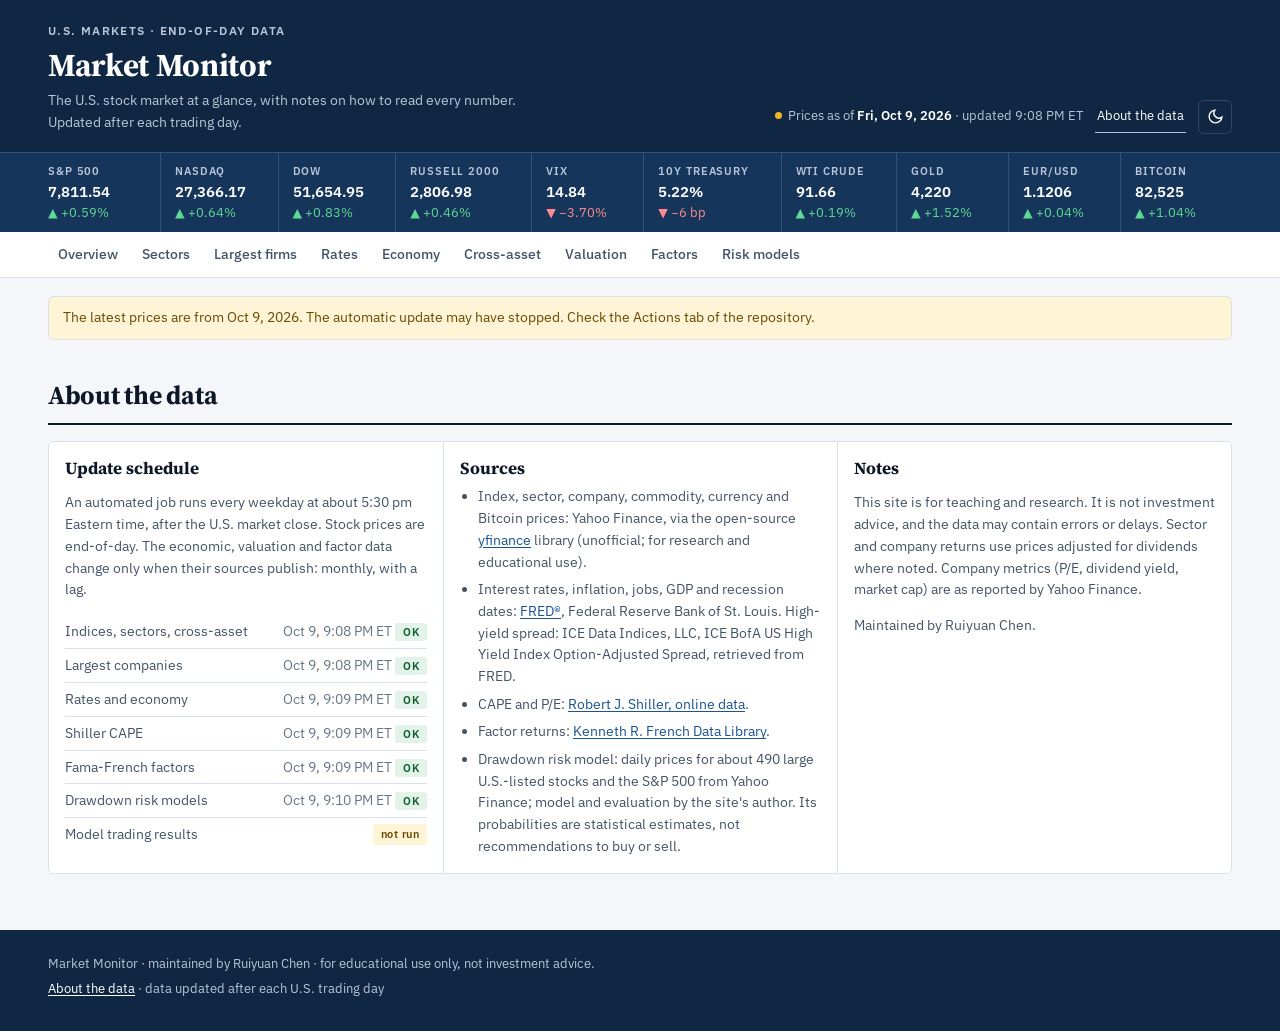
==== about.html @ 8d9f2691 "Add the About the data page" ====
<!doctype html>
<html lang="en">
<head>
<meta charset="utf-8">
<meta name="viewport" content="width=device-width, initial-scale=1, viewport-fit=cover">
<title>About the data · Market Monitor</title>
<meta name="description" content="Where the data comes from, when it updates and the status of the last update.">
<link rel="icon" href="data:image/svg+xml,%3Csvg xmlns='http://www.w3.org/2000/svg' viewBox='0 0 32 32'%3E%3Crect width='32' height='32' rx='6' fill='%230f2742'/%3E%3Cpath d='M6 22l6-7 5 4 9-11' fill='none' stroke='white' stroke-width='3' stroke-linecap='round' stroke-linejoin='round'/%3E%3C/svg%3E">
<link rel="preconnect" href="https://fonts.googleapis.com">
<link rel="preconnect" href="https://fonts.gstatic.com" crossorigin>
<link rel="stylesheet" href="https://fonts.googleapis.com/css2?family=IBM+Plex+Sans:wght@400;500;600&family=Source+Serif+4:opsz,wght@8..60,600;8..60,700&display=swap">
<link rel="stylesheet" href="assets/css/style.css">
<script>try{var t=localStorage.getItem("mm-theme");if(t)document.documentElement.setAttribute("data-theme",t);}catch(e){}</script>
</head>
<body data-page="about">
<script src="assets/js/shell.js"></script>

<main class="wrap" id="main">
  <section id="about" class="section" aria-labelledby="h-about">
    <div class="section-head"><div><h2 id="h-about">About the data</h2></div></div>
    <article class="panel">
      <div class="about-grid">
        <div>
          <h3>Update schedule</h3>
          <p>An automated job runs every weekday at about 5:30 pm Eastern time, after the U.S. market close. Stock prices are end-of-day. The economic, valuation and factor data change only when their sources publish: monthly, with a lag.</p>
          <ul class="status-list" id="status-list"></ul>
        </div>
        <div>
          <h3>Sources</h3>
          <ul>
            <li>Index, sector, company, commodity, currency and Bitcoin prices: Yahoo Finance, via the open-source <a href="https://github.com/ranaroussi/yfinance">yfinance</a> library (unofficial; for research and educational use).</li>
            <li>Interest rates, inflation, jobs, GDP and recession dates: <a href="https://fred.stlouisfed.org/">FRED®</a>, Federal Reserve Bank of St. Louis. High-yield spread: ICE Data Indices, LLC, ICE BofA US High Yield Index Option-Adjusted Spread, retrieved from FRED.</li>
            <li>CAPE and P/E: <a href="https://shillerdata.com/">Robert J. Shiller, online data</a>.</li>
            <li>Factor returns: <a href="https://mba.tuck.dartmouth.edu/pages/faculty/ken.french/data_library.html">Kenneth R. French Data Library</a>.</li>
            <li>Drawdown risk model: daily prices for about 490 large U.S.-listed stocks and the S&amp;P 500 from Yahoo Finance; model and evaluation by the site's author. Its probabilities are statistical estimates, not recommendations to buy or sell.</li>
          </ul>
        </div>
        <div>
          <h3>Notes</h3>
          <p>This site is for teaching and research. It is not investment advice, and the data may contain errors or delays. Sector and company returns use prices adjusted for dividends where noted. Company metrics (P/E, dividend yield, market cap) are as reported by Yahoo Finance.</p>
          <p id="maintainer"></p>
        </div>
      </div>
    </article>
  </section>
</main>

<script src="assets/vendor/chart.umd.min.js"></script>
<script src="assets/js/config.js"></script>
<script src="assets/js/app.js"></script>
</body>
</html>
---- assets/css/style.css ----
/* Market Monitor: "research desk" styles
   Layout: navy masthead with a key-numbers strip, sticky section nav, then sections built from
   hairline-bordered panels on a 12-column grid. Serif for headings, sans for data.
   Gains are green and losses red; every change also carries a sign and an arrow, so color is never the only cue. */

:root {
  color-scheme: light;
  --navy: #0f2742;
  --navy-2: #16355a;
  --navy-ink: #ffffff;
  --navy-ink-2: #b9c6d8;
  --navy-rule: rgba(255, 255, 255, 0.14);

  --page: #f4f6f9;
  --surface: #ffffff;
  --surface-2: #f4f6f9;
  --surface-3: #e9edf2;
  --ink: #0d1726;
  --ink-2: #455366;
  --muted: #687586;
  --axis-ink: #7d8796;
  --rule: #dbe1e8;
  --rule-strong: #c4ccd6;
  --grid: #e8ecf1;
  --axis: #c4ccd6;
  --border: #dbe1e8;
  --border-strong: #c4ccd6;
  --accent: #1f5fae;
  --accent-ink: #1a538f;
  --pressed-bg: #0f2742;
  --pressed-ink: #ffffff;

  /* chart series (validated categorical order) */
  --s1: #2a78d6; --s2: #eb6834; --s3: #1baf7a; --s4: #eda100; --s5: #e87ba4; --s6: #008300;

  --gain: #0d7a3e;
  --loss: #c0262d;
  --gain-pole: #1f8f50;
  --loss-pole: #cc3a3f;
  --mid: #eef1f4;
  --recession: rgba(13, 23, 38, 0.07);
  --warn-bg: #fff4d6;
  --warn-ink: #6b4a00;
  --ok-bg: #e3f3e9;
  --ok-ink: #0d5c30;
  --event: rgba(204, 58, 63, 0.13);
  --st-low: #0d7a3e; --st-normal: #687586; --st-elevated: #b26a00; --st-high: #c0262d;

  --font-sans: "IBM Plex Sans", system-ui, -apple-system, "Segoe UI", Roboto, Arial, sans-serif;
  --font-serif: "Source Serif 4", Georgia, "Times New Roman", serif;
  --font: var(--font-sans);
  --radius: 6px;
}

@media (prefers-color-scheme: dark) {
  :root:not([data-theme="light"]) {
    color-scheme: dark;
    --navy: #0a1a2d; --navy-2: #0f2440; --navy-ink: #ffffff; --navy-ink-2: #a9b8cc; --navy-rule: rgba(255, 255, 255, 0.12);
    --page: #0b1118; --surface: #111a24; --surface-2: #16212d; --surface-3: #1c2936;
    --ink: #eef2f7; --ink-2: #b4c0cf; --muted: #8d99a8; --axis-ink: #8592a3;
    --rule: #223041; --rule-strong: #2e3e52; --grid: #1d2938; --axis: #34465c; --border: #223041; --border-strong: #2e3e52;
    --accent: #5b9be6; --accent-ink: #8dbcf2; --pressed-bg: #c9d8ea; --pressed-ink: #0b1118;
    --s1: #3987e5; --s2: #d95926; --s3: #199e70; --s4: #c98500; --s5: #d55181; --s6: #008300;
    --gain: #45c27c; --loss: #f2777b; --gain-pole: #2e9e5c; --loss-pole: #d9545a; --mid: #1f2a36;
    --recession: rgba(255, 255, 255, 0.06); --warn-bg: #3a2f12; --warn-ink: #f5d68a; --ok-bg: #12321f; --ok-ink: #8fe0b0;
    --event: rgba(242, 119, 123, 0.18); --st-low: #45c27c; --st-normal: #8d99a8; --st-elevated: #f0b429; --st-high: #f2777b;
  }
}
:root[data-theme="dark"] {
  color-scheme: dark;
  --navy: #0a1a2d; --navy-2: #0f2440; --navy-ink: #ffffff; --navy-ink-2: #a9b8cc; --navy-rule: rgba(255, 255, 255, 0.12);
  --page: #0b1118; --surface: #111a24; --surface-2: #16212d; --surface-3: #1c2936;
  --ink: #eef2f7; --ink-2: #b4c0cf; --muted: #8d99a8; --axis-ink: #8592a3;
  --rule: #223041; --rule-strong: #2e3e52; --grid: #1d2938; --axis: #34465c; --border: #223041; --border-strong: #2e3e52;
  --accent: #5b9be6; --accent-ink: #8dbcf2; --pressed-bg: #c9d8ea; --pressed-ink: #0b1118;
  --s1: #3987e5; --s2: #d95926; --s3: #199e70; --s4: #c98500; --s5: #d55181; --s6: #008300;
  --gain: #45c27c; --loss: #f2777b; --gain-pole: #2e9e5c; --loss-pole: #d9545a; --mid: #1f2a36;
  --recession: rgba(255, 255, 255, 0.06); --warn-bg: #3a2f12; --warn-ink: #f5d68a; --ok-bg: #12321f; --ok-ink: #8fe0b0;
    --event: rgba(242, 119, 123, 0.18); --st-low: #45c27c; --st-normal: #8d99a8; --st-elevated: #f0b429; --st-high: #f2777b;
}

* { box-sizing: border-box; }
html { scroll-behavior: smooth; scroll-padding-top: 56px; -webkit-text-size-adjust: 100%; }
@media (prefers-reduced-motion: reduce) { html { scroll-behavior: auto; } }
body { margin: 0; background: var(--page); color: var(--ink); font: 14.5px/1.55 var(--font-sans); }
a { color: var(--accent-ink); text-underline-offset: 2px; }
h1, h2, h3, h4 { line-height: 1.2; margin: 0; text-wrap: balance; }
.wrap { max-width: 1240px; margin: 0 auto; padding-inline: 16px; }
@media (min-width: 900px) { .wrap { padding-inline: 28px; } }
.num, td.n, th.n, .tnum { font-variant-numeric: tabular-nums; }
:focus-visible { outline: 2px solid var(--accent); outline-offset: 2px; }

/* ---------- masthead ---------- */
.masthead { background: var(--navy); color: var(--navy-ink); }
.mast-top { display: flex; justify-content: space-between; align-items: flex-end; gap: 14px 24px; flex-wrap: wrap; padding-block: 22px 18px; }
.eyebrow { font-size: 11.5px; font-weight: 600; letter-spacing: .12em; text-transform: uppercase; color: var(--navy-ink-2); margin-bottom: 6px; }
.masthead h1 { font-family: var(--font-serif); font-weight: 700; font-size: 32px; letter-spacing: -0.01em; }
.masthead h1 a { color: inherit; text-decoration: none; }
.mast-link { color: var(--navy-ink-2); font-size: 13px; white-space: nowrap; text-decoration: none; padding: 6px 2px; border-bottom: 1px solid transparent; }
.mast-link:hover, .mast-link.active { color: var(--navy-ink); border-bottom-color: var(--navy-ink-2); }
.skip-link { position: absolute; left: 12px; top: -48px; z-index: 50; background: var(--surface); color: var(--ink); padding: 8px 12px; border-radius: 4px; }
.skip-link:focus { top: 12px; }
.tagline { margin: 6px 0 0; color: var(--navy-ink-2); font-size: 14px; max-width: 62ch; }
.mast-meta { display: flex; align-items: center; gap: 12px; }
.asof { font-size: 13px; color: var(--navy-ink-2); text-align: right; line-height: 1.4; }
.asof strong { color: var(--navy-ink); font-weight: 600; }
.asof .dot { display: inline-block; width: 7px; height: 7px; border-radius: 50%; background: #3ccf7f; margin-right: 6px; vertical-align: 1px; }
.asof .dot.stale { background: #f0b429; }
.icon-btn {
  border: 1px solid var(--navy-rule); background: transparent; color: var(--navy-ink);
  border-radius: 6px; width: 34px; height: 34px; display: grid; place-items: center; cursor: pointer; flex: none;
}
.icon-btn:hover { background: var(--navy-2); }
.icon-btn svg { width: 17px; height: 17px; }

.strip-wrap { background: var(--navy-2); border-top: 1px solid var(--navy-rule); }
.strip { list-style: none; margin: 0; padding: 0; display: flex; overflow-x: auto; scrollbar-width: none; }
.strip::-webkit-scrollbar { display: none; }
.strip li { flex: 1 0 auto; min-width: 112px; padding: 10px 14px; border-left: 1px solid var(--navy-rule); }
.strip li:first-child { border-left: 0; padding-left: 0; }
.strip .k { display: block; font-size: 11px; font-weight: 600; letter-spacing: .08em; text-transform: uppercase; color: var(--navy-ink-2); white-space: nowrap; }
.strip .v { display: block; font-size: 15px; font-weight: 600; color: var(--navy-ink); white-space: nowrap; font-variant-numeric: tabular-nums; }
.strip .c { display: block; font-size: 12.5px; white-space: nowrap; font-variant-numeric: tabular-nums; }
.strip .c.up { color: #5fd895; }
.strip .c.down { color: #ff8a8f; }
.strip .c.flat { color: var(--navy-ink-2); }

.secnav { position: sticky; top: env(safe-area-inset-top, 0px); z-index: 20; background: var(--surface); border-bottom: 1px solid var(--rule); }
.secnav .wrap { display: flex; gap: 4px; overflow-x: auto; scrollbar-width: none; }
.secnav .wrap::-webkit-scrollbar { display: none; }
.secnav a {
  flex: none; padding: 12px 10px 10px; font-size: 13.5px; font-weight: 500; color: var(--ink-2); text-decoration: none;
  border-bottom: 2px solid transparent; white-space: nowrap;
}
.secnav a:hover { color: var(--ink); }
.secnav a.active { color: var(--ink); border-bottom-color: var(--accent); }

/* ---------- sections ---------- */
main { padding-bottom: 56px; }
.notice { margin: 18px 0 0; padding: 10px 14px; border-radius: var(--radius); background: var(--warn-bg); color: var(--warn-ink); font-size: 14px; border: 1px solid var(--rule); }
.section { padding-top: 40px; }
.section > * + * { margin-top: 16px; }
.section-head { display: flex; justify-content: space-between; align-items: flex-end; gap: 12px 24px; flex-wrap: wrap; padding-bottom: 12px; border-bottom: 2px solid var(--ink); }
.section-head h2 { font-family: var(--font-serif); font-weight: 700; font-size: 26px; letter-spacing: -0.01em; }
.lede { margin: 6px 0 0; color: var(--ink-2); max-width: 72ch; font-size: 14.5px; }
.empty { padding: 28px 16px; text-align: center; color: var(--ink-2); }

.grid { display: grid; gap: 16px; grid-template-columns: minmax(0, 1fr); }
@media (min-width: 960px) {
  .g-8-4 { grid-template-columns: minmax(0, 2fr) minmax(0, 1fr); }
  .g-5-7 { grid-template-columns: minmax(0, 5fr) minmax(0, 7fr); }
  .g-4-8 { grid-template-columns: minmax(0, 1fr) minmax(0, 2fr); }
  .g-6-6 { grid-template-columns: minmax(0, 1fr) minmax(0, 1fr); }
}

.panel { background: var(--surface); border: 1px solid var(--rule); border-radius: var(--radius); min-width: 0; display: flex; flex-direction: column; }
.panel-head { display: flex; justify-content: space-between; align-items: flex-start; gap: 8px 16px; flex-wrap: wrap; padding: 14px 16px 12px; border-bottom: 1px solid var(--rule); }
.panel-title { font-family: var(--font-sans); font-size: 12px; font-weight: 600; letter-spacing: .09em; text-transform: uppercase; color: var(--ink); }
.panel-sub { margin: 3px 0 0; color: var(--muted); font-size: 13px; }
.panel-body { padding: 12px 16px 14px; flex: 1; display: flex; flex-direction: column; }
.panel-foot { padding: 10px 16px; border-top: 1px solid var(--rule); font-size: 12.5px; color: var(--muted); display: flex; gap: 8px 16px; flex-wrap: wrap; align-items: center; }
.panel > .table-wrap { border: 0; border-radius: 0 0 var(--radius) var(--radius); }

/* key figures row */
.keyfigs { display: grid; grid-template-columns: repeat(auto-fit, minmax(170px, 1fr)); border-bottom: 1px solid var(--rule); }
.keyfigs > div { padding: 12px 16px; border-left: 1px solid var(--rule); }
.keyfigs > div:first-child { border-left: 0; }
.keyfigs .k { font-size: 11.5px; font-weight: 600; letter-spacing: .08em; text-transform: uppercase; color: var(--muted); }
.keyfigs .v { font-size: 20px; font-weight: 600; margin-top: 2px; }
.keyfigs .n { font-size: 12.5px; color: var(--muted); }

/* stat list (label / value / note rows) */
.statlist { margin: 0; padding: 0 16px; }
.statlist > div { display: grid; grid-template-columns: 1fr auto; gap: 0 12px; padding: 11px 0; border-bottom: 1px solid var(--rule); }
.statlist > div:last-child { border-bottom: 0; }
.statlist dt { font-size: 13.5px; color: var(--ink-2); }
.statlist dd { margin: 0; font-size: 17px; font-weight: 600; text-align: right; font-variant-numeric: tabular-nums; }
.statlist dd.note { grid-column: 1 / -1; font-size: 12.5px; font-weight: 400; text-align: left; color: var(--muted); margin-top: 1px; }

/* ---------- controls ---------- */
.controls { display: flex; flex-wrap: wrap; align-items: center; gap: 8px 14px; }
.range { display: inline-flex; border: 1px solid var(--rule-strong); border-radius: 5px; overflow: hidden; background: var(--surface); }
.range button {
  border: 0; background: transparent; color: var(--ink-2); font: inherit; font-size: 12.5px; font-weight: 500;
  padding: 5px 10px; cursor: pointer; min-width: 38px; min-height: 30px;
}
.range button + button { border-left: 1px solid var(--rule); }
.range button:hover { background: var(--surface-2); color: var(--ink); }
.range button[aria-pressed="true"] { background: var(--pressed-bg); color: var(--pressed-ink); }
.toggle { display: inline-flex; align-items: center; gap: 6px; font-size: 13px; color: var(--ink-2); cursor: pointer; }
.toggle input { accent-color: var(--accent); width: 15px; height: 15px; }
.range-label { font-size: 12px; font-weight: 600; letter-spacing: .08em; text-transform: uppercase; color: var(--muted); }

/* ---------- charts ---------- */
.chart-box { position: relative; height: 300px; }
.chart-box.tall { height: 360px; }
.chart-box.short { height: 250px; }
.legend { display: flex; flex-wrap: wrap; gap: 2px 16px; margin: 0 0 8px; padding: 0; list-style: none; }
.legend button {
  display: inline-flex; align-items: center; gap: 7px; border: 0; background: none; padding: 3px 0;
  font: inherit; font-size: 13px; color: var(--ink); cursor: pointer;
}
.legend button[aria-pressed="false"] { color: var(--muted); text-decoration: line-through; }
.legend button[aria-pressed="false"] .key { opacity: 0.3; }
.key { display: inline-block; width: 16px; height: 0; border-top: 2.5px solid currentColor; border-radius: 2px; }
.key.shade { width: 12px; height: 12px; border: 0; border-radius: 2px; background: var(--recession); outline: 1px solid var(--rule); }
.legend .static { display: inline-flex; align-items: center; gap: 7px; font-size: 13px; color: var(--ink-2); }

details.datatable { margin-top: 10px; border-top: 1px solid var(--rule); padding-top: 8px; }
details.datatable summary { cursor: pointer; font-size: 12.5px; color: var(--muted); }
details.datatable summary:hover { color: var(--ink); }
details.datatable .dt-tools { display: flex; justify-content: space-between; align-items: center; margin: 8px 0; font-size: 12px; color: var(--muted); gap: 8px; flex-wrap: wrap; }
.btn {
  border: 1px solid var(--rule-strong); background: var(--surface); color: var(--ink); border-radius: 5px;
  font: inherit; font-size: 12.5px; padding: 5px 10px; cursor: pointer;
}
.btn:hover { background: var(--surface-2); }
.dt-scroll { max-height: 280px; overflow: auto; border: 1px solid var(--rule); border-radius: 4px; }

/* ---------- tables ---------- */
.table-wrap { overflow-x: auto; -webkit-overflow-scrolling: touch; background: var(--surface); }
table { width: 100%; border-collapse: collapse; font-size: 13.5px; }
th, td { padding: 9px 12px; text-align: left; white-space: nowrap; border-bottom: 1px solid var(--rule); }
th {
  font-weight: 600; font-size: 11.5px; letter-spacing: .06em; text-transform: uppercase; color: var(--muted);
  background: var(--surface-2); position: sticky; top: 0; z-index: 1;
}
td.n, th.n { text-align: right; }
tbody tr:last-child td { border-bottom: 0; }
tbody tr:hover td { background: var(--surface-2); }
th.sortable { cursor: pointer; user-select: none; }
th.sortable:hover { color: var(--ink); }
th.sortable::after { content: ""; display: inline-block; width: 10px; margin-left: 3px; }
th[aria-sort="ascending"]::after { content: "\25B2"; font-size: 8px; vertical-align: 1px; }
th[aria-sort="descending"]::after { content: "\25BC"; font-size: 8px; vertical-align: 1px; }
th button.th-btn { all: unset; cursor: pointer; }
th button.th-btn:focus-visible { outline: 2px solid var(--accent); outline-offset: 2px; border-radius: 3px; }
td .co { font-weight: 600; color: var(--ink); }
td .tk { color: var(--muted); font-size: 12px; margin-left: 7px; }
td .sub { display: block; color: var(--muted); font-size: 12px; }
td.strong { font-weight: 600; }
td.muted, .muted { color: var(--muted); }
tr.bench td { border-top: 1px solid var(--rule-strong); }
tr.bench td:first-child .co { font-style: italic; }
td.spark { width: 120px; padding-block: 4px; }
td.spark svg { width: 110px; height: 28px; display: block; }
.up { color: var(--gain); }
.down { color: var(--loss); }
.flat { color: var(--ink-2); }

/* sector heatmap */
.heat td.cell { text-align: right; font-weight: 500; font-variant-numeric: tabular-nums; border-bottom: 2px solid var(--surface); border-left: 2px solid var(--surface); }
.heat tbody tr:hover td.cell { filter: brightness(0.97); }
.heat-legend { display: flex; align-items: center; gap: 8px; flex-wrap: wrap; }
.heat-legend .bar { width: 150px; height: 9px; border-radius: 2px; }

/* 52-week range bar */
.rngcell { display: inline-flex; align-items: center; gap: 6px; font-size: 12px; color: var(--muted); font-variant-numeric: tabular-nums; }
.rng { display: inline-block; position: relative; width: 64px; height: 4px; border-radius: 2px; background: var(--surface-3); }
.rng i { position: absolute; top: -4px; width: 3px; height: 12px; margin-left: -1.5px; border-radius: 1px; background: var(--ink); }

#firm-table th, #firm-table td { padding-inline: 8px; }
#firm-table td:nth-child(3) { white-space: normal; min-width: 110px; max-width: 160px; line-height: 1.3; }

/* ---------- teaching notes ---------- */
details.learn { background: var(--surface); border: 1px solid var(--rule); border-left: 3px solid var(--navy); border-radius: var(--radius); }
details.learn > summary {
  cursor: pointer; padding: 12px 16px; font-weight: 600; font-size: 14px; list-style: none; display: flex; align-items: center; gap: 10px;
}
details.learn > summary::-webkit-details-marker { display: none; }
details.learn > summary::after { content: "+"; margin-left: auto; font-size: 18px; line-height: 1; color: var(--muted); font-weight: 400; }
details.learn[open] > summary::after { content: "\2212"; }
details.learn > summary .tag { font-size: 11px; font-weight: 600; letter-spacing: .1em; text-transform: uppercase; color: var(--accent-ink); }
.learn-body { padding: 0 16px 16px; display: grid; grid-template-columns: repeat(auto-fit, minmax(260px, 1fr)); gap: 4px 32px; }
.learn-body h4 { font-family: var(--font-serif); font-size: 16px; font-weight: 700; margin: 12px 0 3px; }
.learn-body p { margin: 0 0 6px; color: var(--ink-2); font-size: 14px; max-width: 65ch; }
.learn-body .refs { grid-column: 1 / -1; font-size: 12.5px; color: var(--muted); border-top: 1px solid var(--rule); padding-top: 10px; margin-top: 6px; max-width: none; }

/* ---------- about ---------- */
.about-grid { display: grid; grid-template-columns: repeat(auto-fit, minmax(280px, 1fr)); gap: 0; }
.about-grid > div { padding: 16px; border-left: 1px solid var(--rule); }
.about-grid > div:first-child { border-left: 0; }
.about-grid h3 { font-family: var(--font-serif); font-size: 17px; margin-bottom: 8px; }
.about-grid p, .about-grid li { font-size: 14px; color: var(--ink-2); }
.about-grid ul { padding-left: 18px; margin: 0; }
.about-grid li + li { margin-top: 6px; }
.about-grid .status-list { list-style: none; padding: 0; margin: 10px 0 0; }
.status-list li { display: flex; justify-content: space-between; align-items: center; gap: 10px; padding: 6px 0; border-bottom: 1px solid var(--rule); font-size: 13.5px; margin: 0 !important; }
.status-list li:last-child { border-bottom: 0; }
.badge { font-size: 11px; font-weight: 600; letter-spacing: .04em; padding: 2px 8px; border-radius: 3px; white-space: nowrap; }
.badge.ok { background: var(--ok-bg); color: var(--ok-ink); }
.badge.err { background: var(--warn-bg); color: var(--warn-ink); }

footer.site-foot { background: var(--navy); color: var(--navy-ink-2); padding-block: 20px 28px; font-size: 13px; }
footer.site-foot p { margin: 4px 0; }
footer.site-foot a { color: var(--navy-ink); }
footer.site-foot .foot-links { color: var(--navy-ink-2); }


/* ---------- risk model ---------- */
.stack { display: flex; flex-direction: column; gap: 16px; min-width: 0; }
.signals { display: grid; grid-template-columns: repeat(auto-fit, minmax(240px, 1fr)); flex: 1; }
.signal { padding: 16px; border-left: 1px solid var(--rule); display: flex; flex-direction: column; gap: 6px; }
.signal:first-child { border-left: 0; }
.signal[aria-current="true"] { background: var(--surface-2); }
.signal .k { font-size: 11.5px; font-weight: 600; letter-spacing: .08em; text-transform: uppercase; color: var(--muted); }
.signal .v { font-family: var(--font-serif); font-size: 44px; font-weight: 700; line-height: 1; letter-spacing: -0.02em; }
.signal .n { font-size: 13px; color: var(--ink-2); }
.chip { display: inline-flex; align-items: center; gap: 6px; align-self: flex-start; font-size: 12px; font-weight: 600; letter-spacing: .04em; text-transform: uppercase; padding: 3px 9px 3px 7px; border-radius: 3px; border: 1px solid currentColor; }
.chip svg { width: 12px; height: 12px; }
.chip.low { color: var(--st-low); } .chip.normal { color: var(--st-normal); } .chip.elevated { color: var(--st-elevated); } .chip.high { color: var(--st-high); }
.meter { position: relative; height: 8px; border-radius: 4px; background: var(--surface-3); margin-top: 4px; }
.meter .fill { position: absolute; left: 0; top: 0; bottom: 0; border-radius: 4px; background: var(--ink-2); }
.meter .tick { position: absolute; top: -4px; width: 2px; height: 16px; margin-left: -1px; background: var(--ink); }
.meter-scale { display: flex; justify-content: space-between; font-size: 11.5px; color: var(--muted); font-variant-numeric: tabular-nums; }
.commentary h4 { font-family: var(--font-serif); font-size: 18px; margin: 0 0 8px; }
.commentary p { margin: 0 0 10px; color: var(--ink-2); font-size: 14px; }
.commentary ul { margin: 0; padding-left: 18px; color: var(--ink-2); font-size: 14px; }
.commentary li + li { margin-top: 8px; }
.commentary strong { color: var(--ink); }
.drivers { display: grid; gap: 10px; }
.drv { display: grid; grid-template-columns: minmax(120px, 1.1fr) minmax(120px, 1.4fr) 64px; align-items: center; gap: 10px; font-size: 13.5px; }
.drv .lab { color: var(--ink); }
.drv .lab small { display: block; color: var(--muted); font-size: 12px; }
.drv .bar { position: relative; height: 14px; }
.drv .bar::before { content: ""; position: absolute; left: 50%; top: -3px; bottom: -3px; width: 1px; background: var(--rule-strong); }
.drv .bar i { position: absolute; top: 2px; height: 10px; border-radius: 2px; }
.drv .bar i.up { background: var(--loss-pole); }
.drv .bar i.down { background: var(--gain-pole); }
.drv .val { text-align: right; font-variant-numeric: tabular-nums; color: var(--ink-2); }
.drivers-key { display: flex; justify-content: space-between; font-size: 12px; color: var(--muted); margin-top: 6px; }
.pbar { display: inline-flex; align-items: center; gap: 8px; font-variant-numeric: tabular-nums; }
.pbar span.track { position: relative; display: inline-block; width: 70px; height: 4px; border-radius: 2px; background: var(--surface-3); }
.pbar span.track i { position: absolute; left: 0; top: 0; bottom: 0; border-radius: 2px; background: var(--ink-2); }
.key.shade.event { background: var(--event); }
td.best { font-weight: 600; color: var(--ink); }
.model-name, .th-model { display: inline-flex; align-items: center; gap: 8px; }
.model-name { font-weight: 600; color: var(--ink); }
.th-model { justify-content: flex-end; }
th .th-sub { display: block; font-size: 11px; font-weight: 400; letter-spacing: 0; text-transform: none; margin-top: 2px; }
th.cur, td.cur { background: var(--surface-2); }
.models-table td { vertical-align: middle; padding-block: 12px; }
.models-table td.model-cell { white-space: normal; min-width: 210px; }
td.reading .prob { font-family: var(--font-serif); font-size: 22px; font-weight: 700; color: var(--ink); margin-right: 10px; vertical-align: middle; }
td.reading .chip { vertical-align: middle; }
td.reading .sub { margin-top: 4px; }
.bt-table th { white-space: normal; vertical-align: bottom; min-width: 76px; }
.bt-table th:first-child { min-width: 200px; }
.grid.align-start { align-items: start; }

/* ---------- small screens ---------- */
@media (max-width: 700px) {
  body { font-size: 14px; }
  .masthead h1 { font-size: 26px; }
  .mast-top { align-items: flex-start; padding-block: 18px 14px; }
  .asof { text-align: left; }
  .section { padding-top: 32px; }
  .section-head h2 { font-size: 22px; }
  .chart-box { height: 250px; }
  .chart-box.tall { height: 280px; }
  .hide-sm { display: none; }
  th, td { padding: 8px 9px; }
  .keyfigs { grid-template-columns: repeat(2, minmax(0, 1fr)); }
  .keyfigs > div:nth-child(odd) { border-left: 0; }
  .keyfigs > div:nth-child(n+3) { border-top: 1px solid var(--rule); }
  .about-grid > div { border-left: 0; border-top: 1px solid var(--rule); }
  .about-grid > div:first-child { border-top: 0; }
  .range button { padding: 5px 8px; min-width: 34px; }
  .signal { border-left: 0; border-top: 1px solid var(--rule); }
  .signal:first-child { border-top: 0; }
  .signal .v { font-size: 38px; }
  .drv { grid-template-columns: minmax(100px, 1fr) minmax(90px, 1fr) 54px; }
  .models-table td.model-cell { min-width: 0; width: 34%; }
  .models-table td.model-cell .sub { display: none; }
  td.reading { white-space: normal; }
  td.reading .prob { display: block; margin: 0 0 6px; font-size: 19px; }
  td.reading .chip { font-size: 10.5px; padding: 2px 6px 2px 5px; white-space: nowrap; letter-spacing: .02em; }
  td.reading .sub { font-size: 11px; }
}

@media print {
  .secnav, .icon-btn, .controls, details.datatable { display: none !important; }
  details.learn { break-inside: avoid; }
}
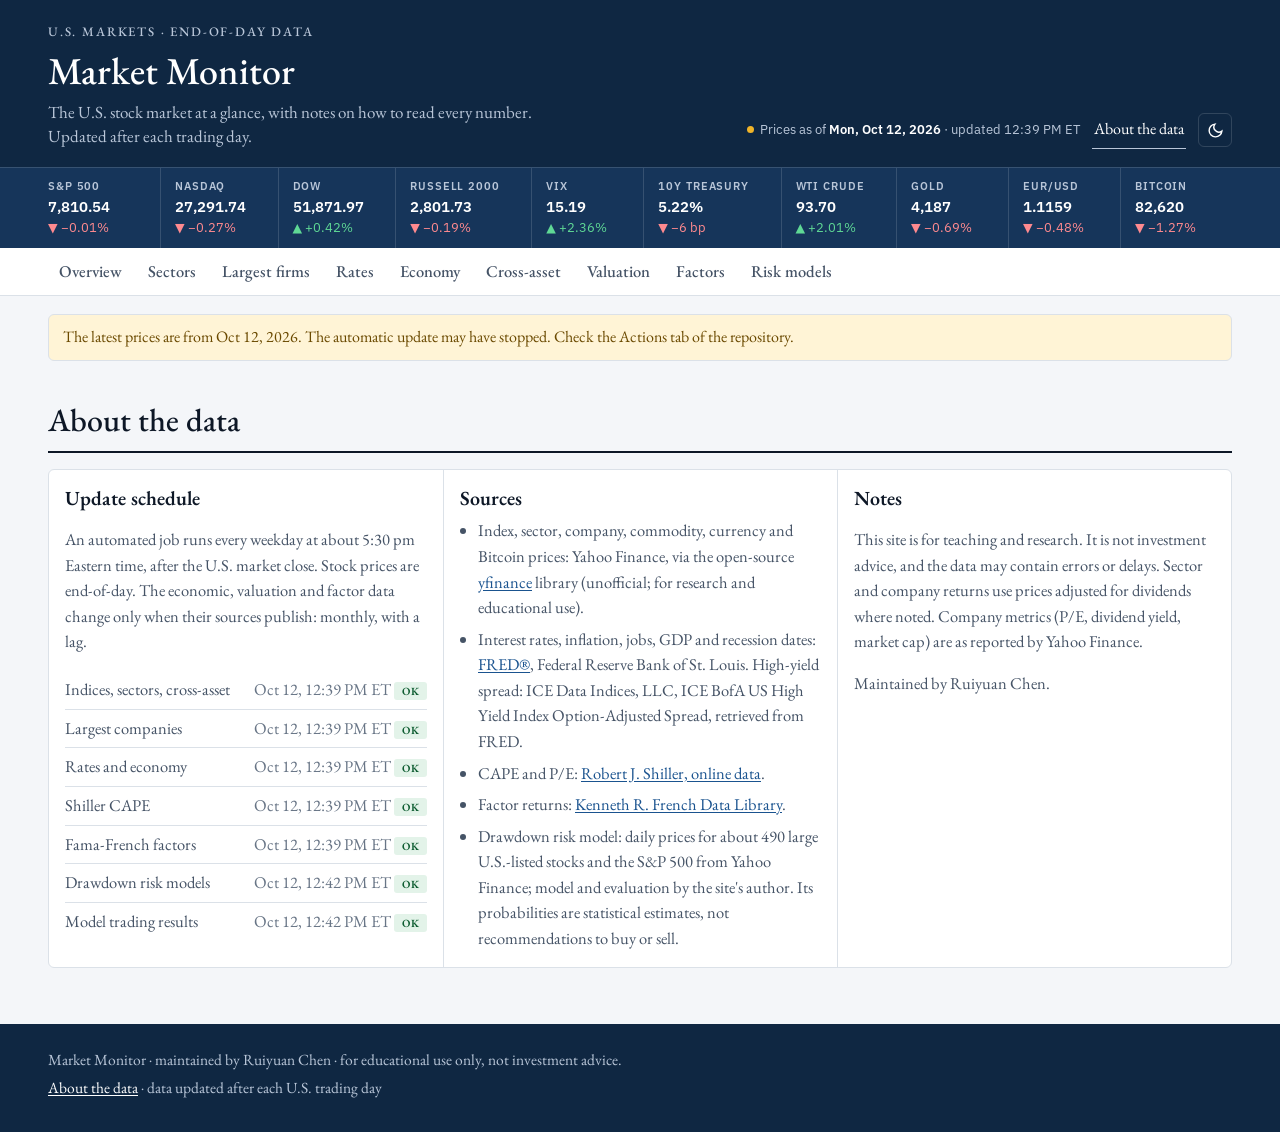
==== commit e4907d0f: "Load EB Garamond instead of Source Serif 4" ====
--- a/about.html
+++ b/about.html
@@ -8,7 +8,7 @@
 <link rel="icon" href="data:image/svg+xml,%3Csvg xmlns='http://www.w3.org/2000/svg' viewBox='0 0 32 32'%3E%3Crect width='32' height='32' rx='6' fill='%230f2742'/%3E%3Cpath d='M6 22l6-7 5 4 9-11' fill='none' stroke='white' stroke-width='3' stroke-linecap='round' stroke-linejoin='round'/%3E%3C/svg%3E">
 <link rel="preconnect" href="https://fonts.googleapis.com">
 <link rel="preconnect" href="https://fonts.gstatic.com" crossorigin>
-<link rel="stylesheet" href="https://fonts.googleapis.com/css2?family=IBM+Plex+Sans:wght@400;500;600&family=Source+Serif+4:opsz,wght@8..60,600;8..60,700&display=swap">
+<link rel="stylesheet" href="https://fonts.googleapis.com/css2?family=EB+Garamond:ital,wght@0,400;0,500;0,600;1,400&family=IBM+Plex+Sans:wght@400;500;600&display=swap">
 <link rel="stylesheet" href="assets/css/style.css">
 <script>try{var t=localStorage.getItem("mm-theme");if(t)document.documentElement.setAttribute("data-theme",t);}catch(e){}</script>
 </head>
--- a/assets/css/style.css
+++ b/assets/css/style.css
@@ -47,7 +47,7 @@
   --st-low: #0d7a3e; --st-normal: #687586; --st-elevated: #b26a00; --st-high: #c0262d;
 
   --font-sans: "IBM Plex Sans", system-ui, -apple-system, "Segoe UI", Roboto, Arial, sans-serif;
-  --font-serif: "Source Serif 4", Georgia, "Times New Roman", serif;
+  --font-serif: "EB Garamond", Garamond, "Iowan Old Style", Georgia, serif;
   --font: var(--font-sans);
   --radius: 6px;
 }
@@ -348,6 +348,33 @@
 .bt-table th:first-child { min-width: 200px; }
 .grid.align-start { align-items: start; }
 
+/* ---------- typography ----------
+   EB Garamond (as on the author's academic site) for headings, the tab bar and prose;
+   IBM Plex Sans stays on tables, numbers, charts and controls so figures line up. */
+.masthead h1 { font-weight: 500; font-size: 38px; letter-spacing: 0; }
+.eyebrow { font-family: var(--font-serif); font-size: 13px; font-weight: 500; letter-spacing: .14em; }
+.tagline { font-family: var(--font-serif); font-size: 17px; line-height: 1.45; }
+.mast-link { font-family: var(--font-serif); font-size: 16px; }
+.secnav a { font-family: var(--font-serif); font-size: 16.5px; font-weight: 500; padding: 11px 11px 9px; }
+.section-head h2 { font-weight: 500; font-size: 32px; letter-spacing: 0; }
+.lede { font-family: var(--font-serif); font-size: 17.5px; line-height: 1.5; }
+.notice { font-family: var(--font-serif); font-size: 16px; }
+.panel-title { font-family: var(--font-serif); font-size: 14px; font-weight: 600; letter-spacing: .12em; }
+.panel-sub { font-family: var(--font-serif); font-size: 15px; }
+.panel-foot { font-family: var(--font-serif); font-size: 14.5px; }
+.empty { font-family: var(--font-serif); font-size: 16px; }
+details.learn > summary { font-family: var(--font-serif); font-size: 17px; font-weight: 500; }
+details.learn > summary .tag { font-size: 12.5px; letter-spacing: .12em; }
+.learn-body h4 { font-weight: 600; font-size: 18.5px; }
+.learn-body p { font-family: var(--font-serif); font-size: 16.5px; line-height: 1.5; }
+.learn-body .refs { font-size: 14.5px; }
+.about-grid h3 { font-weight: 600; font-size: 20px; }
+.about-grid p, .about-grid li { font-family: var(--font-serif); font-size: 16.5px; }
+.commentary h4 { font-weight: 600; font-size: 21px; }
+.commentary p, .commentary ul { font-family: var(--font-serif); font-size: 16.5px; line-height: 1.5; }
+footer.site-foot { font-family: var(--font-serif); font-size: 15.5px; }
+.signal .v, td.reading .prob { font-weight: 600; font-variant-numeric: lining-nums; }
+td.reading .prob { font-size: 25px; }
 /* ---------- small screens ---------- */
 @media (max-width: 700px) {
   body { font-size: 14px; }
@@ -382,3 +409,12 @@
   .secnav, .icon-btn, .controls, details.datatable { display: none !important; }
   details.learn { break-inside: avoid; }
 }
+
+/* typography on small screens (after the block above so these sizes win) */
+@media (max-width: 700px) {
+  .masthead h1 { font-size: 30px; }
+  .section-head h2 { font-size: 26px; }
+  .tagline { font-size: 16px; }
+  .lede { font-size: 16.5px; }
+  .secnav a { font-size: 15.5px; }
+}
